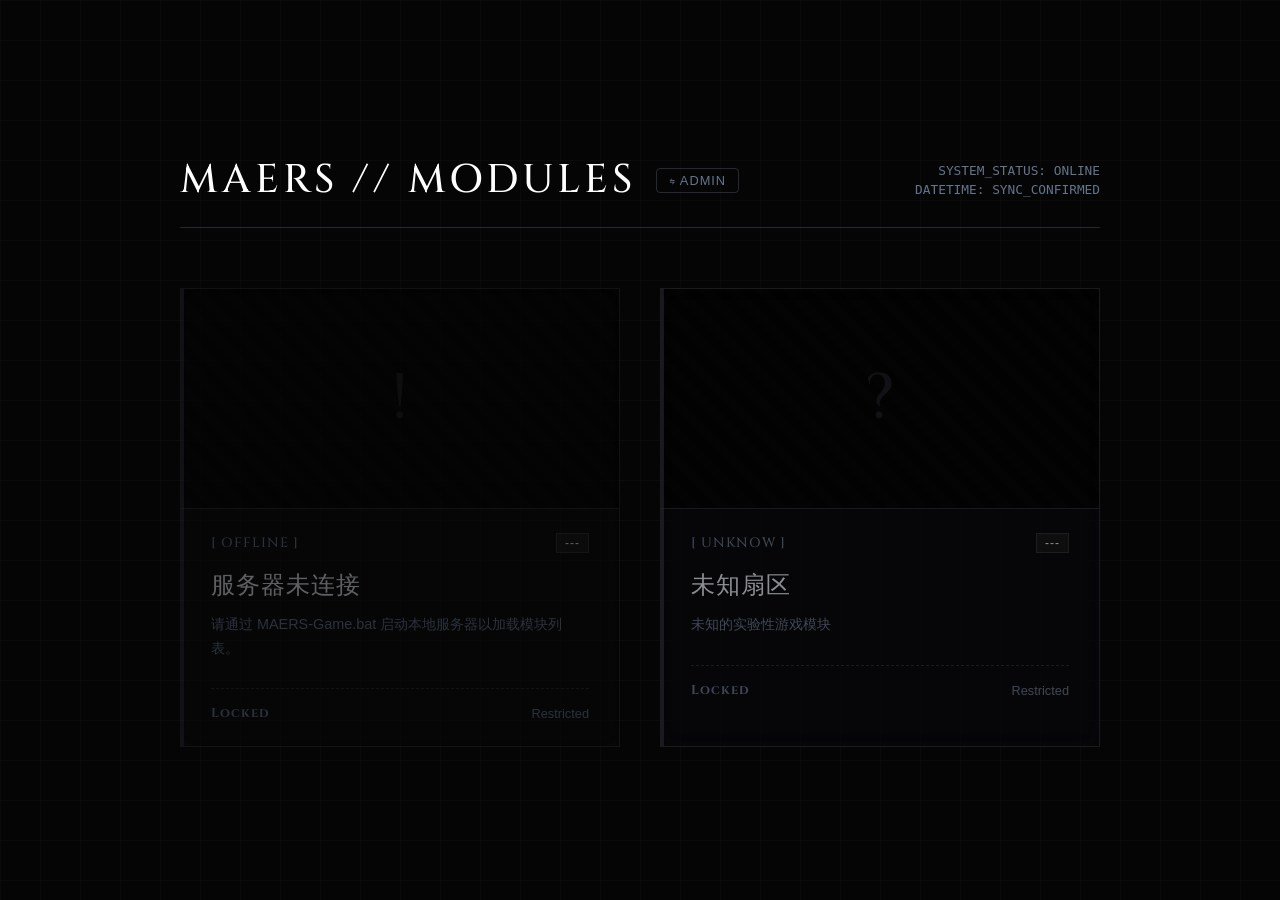
==== index.html @ beb1b4f6 "finished" ====
<!DOCTYPE html>
<html lang="zh-CN">
<head>
    <meta charset="UTF-8">
    <meta name="viewport" content="width=device-width, initial-scale=1.0">
    <title>MAERS PROTOCOL // MODULES</title>
    <link href="font/base/fonts.css" rel="stylesheet">
    <style>
        :root {
            /* 与 sq-du 战斗模块保持一致的色系 */
            --bg-base: #050505;
            --panel-bg: rgba(10, 10, 12, 0.85);
            --border: rgba(60, 65, 75, 0.6);
            --border-hover: rgba(150, 155, 165, 0.8);
            --text-main: #e2e8f0;
            --text-muted: #64748b;
            --accent: #f59e0b; /* 炽黄色 */
        }
        
        * { 
            box-sizing: border-box; 
            margin: 0; 
            padding: 0; 
        }
        
        body {
            background-color: var(--bg-base);
            color: var(--text-main);
            font-family: 'Noto Sans SC', sans-serif;
            min-height: 100vh;
            display: flex;
            justify-content: center;
            align-items: center;
            /* 极简网格背景 */
            background-image: 
                linear-gradient(rgba(60, 65, 75, 0.08) 1px, transparent 1px),
                linear-gradient(90deg, rgba(60, 65, 75, 0.08) 1px, transparent 1px);
            background-size: 40px 40px;
        }

        .container {
            width: 100%;
            max-width: 1000px;
            padding: 40px;
        }

        header {
            margin-bottom: 60px;
            border-bottom: 1px solid var(--border);
            padding-bottom: 20px;
            display: flex;
            justify-content: space-between;
            align-items: flex-end;
        }

        h1 {
            font-family: 'Cinzel', serif;
            font-size: 2.5rem;
            letter-spacing: 4px;
            font-weight: 500;
            color: #fff;
            display: flex;
            align-items: center;
        }

        .switch-btn {
            font-size: 0.8rem;
            color: var(--text-muted);
            text-decoration: none;
            margin-left: 20px;
            padding: 4px 12px;
            border: 1px solid var(--border);
            border-radius: 4px;
            transition: all 0.2s;
            font-family: 'Noto Sans SC', sans-serif;
            letter-spacing: 1px;
            font-weight: 400;
        }

        .switch-btn:hover {
            color: var(--text-main);
            border-color: var(--text-main);
            background: rgba(255, 255, 255, 0.05);
        }

        .sys-info {
            font-size: 0.8rem;
            color: var(--text-muted);
            text-align: right;
            font-family: monospace;
            padding-bottom: 8px;
            line-height: 1.5;
        }

        .module-grid {
            display: grid;
            grid-template-columns: repeat(auto-fill, minmax(360px, 1fr));
            gap: 40px;
        }

        .module-card {
            background: var(--panel-bg);
            border: 1px solid var(--border);
            text-decoration: none;
            color: inherit;
            display: block;
            position: relative;
            transition: all 0.3s cubic-bezier(0.16, 1, 0.3, 1);
            backdrop-filter: blur(10px);
        }

        .module-card:hover {
            border-color: var(--border-hover);
            transform: translateY(-4px);
            box-shadow: 0 15px 40px rgba(0, 0, 0, 0.9);
        }

        /* 侧边强调线 */
        .module-card::before {
            content: '';
            position: absolute;
            top: 0; left: 0; width: 3px; height: 100%;
            background: var(--border);
            transition: 0.3s;
            z-index: 2;
        }

        .module-card:hover::before {
            background: var(--accent);
        }

        .card-cover {
            width: 100%;
            height: 220px;
            background: #000;
            position: relative;
            overflow: hidden;
            border-bottom: 1px solid var(--border);
        }

        .card-cover img {
            width: 100%;
            height: 100%;
            object-fit: cover;
            opacity: 1;
            transition: transform 0.8s cubic-bezier(0.16, 1, 0.3, 1);
        }

        .module-card:hover .card-cover img {
            transform: scale(1.08);
        }

        .card-body {
            padding: 24px 30px;
        }

        .status-row {
            display: flex;
            justify-content: space-between;
            align-items: center;
            margin-bottom: 16px;
            font-family: 'Cinzel', serif;
            font-size: 0.85rem;
            letter-spacing: 1px;
        }

        .status-active {
            color: var(--accent);
            font-weight: bold;
        }

        .status-offline {
            color: var(--text-muted);
        }

        .tag {
            background: rgba(255, 255, 255, 0.05);
            border: 1px solid rgba(255, 255, 255, 0.1);
            padding: 2px 8px;
            font-family: 'Noto Sans SC', sans-serif;
            font-size: 0.75rem;
        }

        h2 {
            font-size: 1.5rem;
            font-weight: 500;
            margin-bottom: 12px;
            letter-spacing: 1px;
        }

        p {
            font-size: 0.9rem;
            color: var(--text-muted);
            line-height: 1.6;
            margin-bottom: 28px;
        }

        .footer-row {
            display: flex;
            justify-content: space-between;
            align-items: center;
            border-top: 1px dashed var(--border);
            padding-top: 16px;
            font-size: 0.8rem;
            color: var(--text-muted);
        }

        .launch-btn {
            font-family: 'Cinzel', serif;
            font-weight: bold;
            color: var(--text-main);
            display: flex;
            align-items: center;
            gap: 8px;
            transition: 0.3s;
            letter-spacing: 1px;
        }

        .module-card:hover .launch-btn {
            color: var(--accent);
        }

        .empty-icon {
            width: 100%;
            height: 100%;
            display: flex;
            justify-content: center;
            align-items: center;
            font-size: 4rem;
            color: rgba(60, 65, 75, 0.4);
            font-family: 'Cinzel', serif;
            background: repeating-linear-gradient(
                45deg,
                rgba(60, 65, 75, 0.05),
                rgba(60, 65, 75, 0.05) 10px,
                rgba(0, 0, 0, 0) 10px,
                rgba(0, 0, 0, 0) 20px
            );
        }

        .manual-btn {
            position: absolute;
            top: 12px;
            left: 12px;
            width: 32px;
            height: 32px;
            background: rgba(8, 8, 10, 0.6);
            border: 1px solid rgba(255,255,255,0.15);
            border-radius: 4px;
            padding: 5px;
            opacity: 0;
            transition: opacity 0.3s, background 0.3s;
            z-index: 10;
            cursor: pointer;
            backdrop-filter: blur(4px);
            pointer-events: auto; /* allow clicks if parent is pointer-events: none */
        }
        .module-card:hover .manual-btn {
            opacity: 1;
        }
        .manual-btn:hover {
            background: rgba(255, 255, 255, 0.2);
            border-color: rgba(255,255,255,0.4);
        }
        .manual-btn img {
            width: 100%;
            height: 100%;
        }

        @media (max-width: 768px) {
            header { flex-direction: column; align-items: flex-start; gap: 10px; }
            .sys-info { text-align: left; }
            .module-grid { grid-template-columns: 1fr; }
        }
    </style>
</head>
<body>

<div class="container">
    <header>
        <h1>MAERS // MODULES <a href="index-admin.html" class="switch-btn" title="切换到管理模式">⇋ ADMIN</a></h1>
        <div class="sys-info">
            SYSTEM_STATUS: ONLINE<br>
            DATETIME: SYNC_CONFIRMED
        </div>
    </header>

    <div class="module-grid" id="moduleGrid">
        <!-- 由 JS 从 /api/list-modules 动态填充 -->
    </div>
</div>

<script src="/manage/index/brief.js"></script>
<script>
(function () {
    'use strict';

    const moduleGrid = document.getElementById('moduleGrid');

    // ── 从注册表渲染所有模块 ──────────────────────
    async function loadModules() {
        try {
            const res  = await fetch('/api/list-modules');
            if (!res.ok) throw new Error('server error');
            const list = await res.json();
            list.forEach(m => moduleGrid.appendChild(buildModuleCard(m)));
        } catch (e) {
            // 服务器不可用时（如直接双击打开）→ 降级提示
            moduleGrid.appendChild(buildOfflineCard('请通过 MAERS-Game.bat 启动本地服务器以加载模块列表。'));
        }
        // 无论如何，末尾始终追加未知扇区占位卡
        moduleGrid.appendChild(buildUnknownCard());
    }

    // ── 未知扇区静态占位卡 ────────────────────────
    function buildUnknownCard() {
        const el = document.createElement('div');
        el.className = 'module-card';
        el.style.cssText = 'pointer-events:none;opacity:0.6;';
        el.innerHTML = `
            <div class="card-cover"><div class="empty-icon">?</div></div>
            <div class="card-body">
                <div class="status-row">
                    <span class="status-offline">[ UNKNOW ]</span>
                    <span class="tag">---</span>
                </div>
                <h2>未知扇区</h2>
                <p>未知的实验性游戏模块</p>
                <div class="footer-row">
                    <span class="launch-btn" style="color:var(--text-muted)">Locked</span>
                    <span>Restricted</span>
                </div>
            </div>`;
        return el;
    }

    // ── 服务器离线时的提示卡 ──────────────────────
    function buildOfflineCard(msg) {
        const el = document.createElement('div');
        el.className = 'module-card';
        el.style.cssText = 'pointer-events:none;opacity:0.4;';
        el.innerHTML = `
            <div class="card-cover"><div class="empty-icon">!</div></div>
            <div class="card-body">
                <div class="status-row">
                    <span class="status-offline">[ OFFLINE ]</span>
                    <span class="tag">---</span>
                </div>
                <h2>服务器未连接</h2>
                <p>${msg}</p>
                <div class="footer-row">
                    <span class="launch-btn" style="color:var(--text-muted)">Locked</span>
                    <span>Restricted</span>
                </div>
            </div>`;
        return el;
    }

    // ── 构造卡片 DOM ──────────────────────────────
    function buildModuleCard(m) {
        const isActive = m.status === 'active';
        const el = isActive ? document.createElement('a') : document.createElement('div');
        if (isActive) el.href = m.url;
        el.className = 'module-card';
        if (!isActive) el.style.cssText = 'pointer-events:none;opacity:0.6;';

        const coverInner = m.cover
            ? `<img src="${esc(m.cover)}" alt="${esc(m.name)}">`
            : `<div class="empty-icon">?</div>`;

        const statusLabel = isActive
            ? `<span class="status-active">[ ACTIVE ]</span>`
            : `<span class="status-offline">[ UNKNOW ]</span>`;

        const launchLabel = isActive
            ? `<span class="launch-btn">INITIATE &gt;</span>`
            : `<span class="launch-btn" style="color:var(--text-muted)">Locked</span>`;

        const footerRight = isActive ? 'ARCHIVE UNSEALED' : 'Restricted';

        const manualBtnHTML = isActive ? `
            <div class="manual-btn" title="查看说明书">
                <img src="/ui/all/guide-book.svg" alt="manual">
            </div>
        ` : '';

        el.innerHTML = `
            ${manualBtnHTML}
            <div class="card-cover">${coverInner}</div>
            <div class="card-body">
                <div class="status-row">
                    ${statusLabel}
                    <span class="tag">${esc(m.gameType) || '---'}</span>
                </div>
                <h2>${esc(m.name)}</h2>
                <p>${esc(m.description) || '暂无简介'}</p>
                <div class="footer-row">
                    ${launchLabel}
                    <span>${footerRight}</span>
                </div>
            </div>`;
            
        // 绑定说明书按钮事件
        const btn = el.querySelector('.manual-btn');
        if (btn) {
            btn.addEventListener('click', async (e) => {
                e.preventDefault();
                e.stopPropagation();
                try {
                    const res = await fetch(`/api/get-manual?filename=${encodeURIComponent(m.filename)}`);
                    if (res.ok) {
                        const data = await res.json();
                        BriefModal.show(m.name, data.text);
                    }
                } catch (err) {
                    BriefModal.show(m.name, '');
                }
            });
        }
        
        return el;
    }

    function esc(str) {
        return String(str ?? '')
            .replace(/&/g,'&amp;').replace(/</g,'&lt;')
            .replace(/>/g,'&gt;').replace(/"/g,'&quot;');
    }

    loadModules();
}());
</script>

</body>
</html>
---- font/base/fonts.css ----
@font-face {
  font-family: 'Cinzel';
  font-style: normal;
  font-weight: 500;
  font-display: swap;
  src: url(8vIU7ww63mVu7gtR-kwKxNvkNOjw-uTnTYo.ttf) format('truetype');
}
@font-face {
  font-family: 'Cinzel';
  font-style: normal;
  font-weight: 600;
  font-display: swap;
  src: url(8vIU7ww63mVu7gtR-kwKxNvkNOjw-gjgTYo.ttf) format('truetype');
}
@font-face {
  font-family: 'Cinzel';
  font-style: normal;
  font-weight: 700;
  font-display: swap;
  src: url(8vIU7ww63mVu7gtR-kwKxNvkNOjw-jHgTYo.ttf) format('truetype');
}
@font-face {
  font-family: 'Noto Sans SC';
  font-style: normal;
  font-weight: 300;
  font-display: swap;
  src: url(k3kCo84MPvpLmixcA63oeAL7Iqp5IZJF9bmaG4HFnYw.ttf) format('truetype');
}
@font-face {
  font-family: 'Noto Sans SC';
  font-style: normal;
  font-weight: 400;
  font-display: swap;
  src: url(k3kCo84MPvpLmixcA63oeAL7Iqp5IZJF9bmaG9_FnYw.ttf) format('truetype');
}
@font-face {
  font-family: 'Noto Sans SC';
  font-style: normal;
  font-weight: 500;
  font-display: swap;
  src: url(k3kCo84MPvpLmixcA63oeAL7Iqp5IZJF9bmaG-3FnYw.ttf) format('truetype');
}
@font-face {
  font-family: 'Noto Sans SC';
  font-style: normal;
  font-weight: 700;
  font-display: swap;
  src: url(k3kCo84MPvpLmixcA63oeAL7Iqp5IZJF9bmaGzjCnYw.ttf) format('truetype');
}
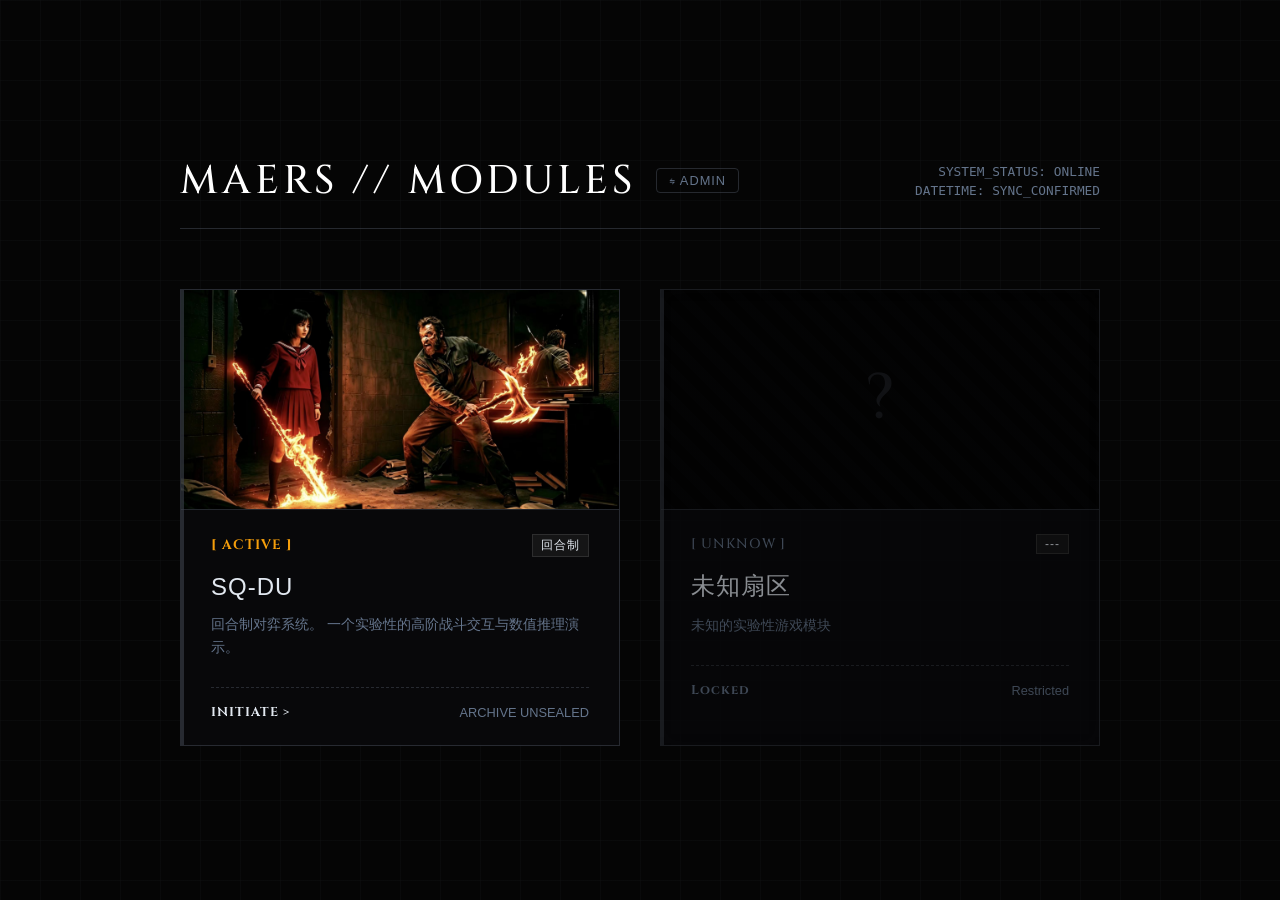
==== commit 5c84e6a5: "finished" ====
--- a/index.html
+++ b/index.html
@@ -1,5 +1,6 @@
 <!DOCTYPE html>
 <html lang="zh-CN">
+
 <head>
     <meta charset="UTF-8">
     <meta name="viewport" content="width=device-width, initial-scale=1.0">
@@ -14,15 +15,16 @@
             --border-hover: rgba(150, 155, 165, 0.8);
             --text-main: #e2e8f0;
             --text-muted: #64748b;
-            --accent: #f59e0b; /* 炽黄色 */
-        }
-        
-        * { 
-            box-sizing: border-box; 
-            margin: 0; 
-            padding: 0; 
-        }
-        
+            --accent: #f59e0b;
+            /* 炽黄色 */
+        }
+
+        * {
+            box-sizing: border-box;
+            margin: 0;
+            padding: 0;
+        }
+
         body {
             background-color: var(--bg-base);
             color: var(--text-main);
@@ -32,7 +34,7 @@
             justify-content: center;
             align-items: center;
             /* 极简网格背景 */
-            background-image: 
+            background-image:
                 linear-gradient(rgba(60, 65, 75, 0.08) 1px, transparent 1px),
                 linear-gradient(90deg, rgba(60, 65, 75, 0.08) 1px, transparent 1px);
             background-size: 40px 40px;
@@ -119,7 +121,10 @@
         .module-card::before {
             content: '';
             position: absolute;
-            top: 0; left: 0; width: 3px; height: 100%;
+            top: 0;
+            left: 0;
+            width: 3px;
+            height: 100%;
             background: var(--border);
             transition: 0.3s;
             z-index: 2;
@@ -229,13 +234,11 @@
             font-size: 4rem;
             color: rgba(60, 65, 75, 0.4);
             font-family: 'Cinzel', serif;
-            background: repeating-linear-gradient(
-                45deg,
-                rgba(60, 65, 75, 0.05),
-                rgba(60, 65, 75, 0.05) 10px,
-                rgba(0, 0, 0, 0) 10px,
-                rgba(0, 0, 0, 0) 20px
-            );
+            background: repeating-linear-gradient(45deg,
+                    rgba(60, 65, 75, 0.05),
+                    rgba(60, 65, 75, 0.05) 10px,
+                    rgba(0, 0, 0, 0) 10px,
+                    rgba(0, 0, 0, 0) 20px);
         }
 
         .manual-btn {
@@ -245,7 +248,7 @@
             width: 32px;
             height: 32px;
             background: rgba(8, 8, 10, 0.6);
-            border: 1px solid rgba(255,255,255,0.15);
+            border: 1px solid rgba(255, 255, 255, 0.15);
             border-radius: 4px;
             padding: 5px;
             opacity: 0;
@@ -253,71 +256,89 @@
             z-index: 10;
             cursor: pointer;
             backdrop-filter: blur(4px);
-            pointer-events: auto; /* allow clicks if parent is pointer-events: none */
-        }
+            pointer-events: auto;
+            /* allow clicks if parent is pointer-events: none */
+        }
+
         .module-card:hover .manual-btn {
             opacity: 1;
         }
+
         .manual-btn:hover {
             background: rgba(255, 255, 255, 0.2);
-            border-color: rgba(255,255,255,0.4);
-        }
+            border-color: rgba(255, 255, 255, 0.4);
+        }
+
         .manual-btn img {
             width: 100%;
             height: 100%;
         }
 
         @media (max-width: 768px) {
-            header { flex-direction: column; align-items: flex-start; gap: 10px; }
-            .sys-info { text-align: left; }
-            .module-grid { grid-template-columns: 1fr; }
+            header {
+                flex-direction: column;
+                align-items: flex-start;
+                gap: 10px;
+            }
+
+            .sys-info {
+                text-align: left;
+            }
+
+            .module-grid {
+                grid-template-columns: 1fr;
+            }
         }
     </style>
 </head>
+
 <body>
 
-<div class="container">
-    <header>
-        <h1>MAERS // MODULES <a href="index-admin.html" class="switch-btn" title="切换到管理模式">⇋ ADMIN</a></h1>
-        <div class="sys-info">
-            SYSTEM_STATUS: ONLINE<br>
-            DATETIME: SYNC_CONFIRMED
+    <div class="container">
+        <header>
+            <h1>MAERS // MODULES <a href="index-admin.html" class="switch-btn" title="切换到管理模式">⇋ ADMIN</a></h1>
+            <div class="sys-info">
+                SYSTEM_STATUS: ONLINE<br>
+                DATETIME: SYNC_CONFIRMED
+            </div>
+        </header>
+
+        <div class="module-grid" id="moduleGrid">
+            <!-- 由 JS 从 /api/list-modules 动态填充 -->
         </div>
-    </header>
-
-    <div class="module-grid" id="moduleGrid">
-        <!-- 由 JS 从 /api/list-modules 动态填充 -->
     </div>
-</div>
-
-<script src="/manage/index/brief.js"></script>
-<script>
-(function () {
-    'use strict';
-
-    const moduleGrid = document.getElementById('moduleGrid');
-
-    // ── 从注册表渲染所有模块 ──────────────────────
-    async function loadModules() {
-        try {
-            const res  = await fetch('/api/list-modules');
-            if (!res.ok) throw new Error('server error');
-            const list = await res.json();
-            list.forEach(m => moduleGrid.appendChild(buildModuleCard(m)));
-        } catch (e) {
-            // 服务器不可用时（如直接双击打开）→ 降级提示
-            moduleGrid.appendChild(buildOfflineCard('请通过 MAERS-Game.bat 启动本地服务器以加载模块列表。'));
-        }
-        // 无论如何，末尾始终追加未知扇区占位卡
-        moduleGrid.appendChild(buildUnknownCard());
-    }
-
-    // ── 未知扇区静态占位卡 ────────────────────────
-    function buildUnknownCard() {
-        const el = document.createElement('div');
-        el.className = 'module-card';
-        el.style.cssText = 'pointer-events:none;opacity:0.6;';
-        el.innerHTML = `
+
+    <script src="/manage/index/brief.js"></script>
+    <script>
+        (function () {
+            'use strict';
+
+            const moduleGrid = document.getElementById('moduleGrid');
+
+            // ── 从注册表渲染所有模块 ──────────────────────
+            async function loadModules() {
+                try {
+                    // 直接拉取物理存放的静态 JSON，不再经过后端路由
+                    const res = await fetch('data/index/modules.json');
+                    if (!res.ok) throw new Error('fetch error');
+                    const data = await res.json();
+                    // modules.json 的结构是 { modules: [...] }
+                    const list = data.modules || [];
+                    list.forEach(m => moduleGrid.appendChild(buildModuleCard(m)));
+                } catch (e) {
+                    // 彻底拉取不到（极端情况网络错误）的兜底
+                    moduleGrid.appendChild(buildOfflineCard('无法获取模块注册表，请检查网络或部署状态。'));
+                }
+                // 无论如何，末尾始终追加未知扇区占位卡
+                moduleGrid.appendChild(buildUnknownCard());
+            }
+
+            // ── 未知扇区静态占位卡 ────────────────────────
+            function buildUnknownCard() {
+                const el = document.createElement('div');
+                el.className = 'module-card';
+                el.style.cssText = 'pointer-events:none;opacity:0.6;';
+                el.innerHTML = `
             <div class="card-cover"><div class="empty-icon">?</div></div>
             <div class="card-body">
                 <div class="status-row">
@@ -331,15 +352,15 @@
                     <span>Restricted</span>
                 </div>
             </div>`;
-        return el;
-    }
-
-    // ── 服务器离线时的提示卡 ──────────────────────
-    function buildOfflineCard(msg) {
-        const el = document.createElement('div');
-        el.className = 'module-card';
-        el.style.cssText = 'pointer-events:none;opacity:0.4;';
-        el.innerHTML = `
+                return el;
+            }
+
+            // ── 服务器离线时的提示卡 ──────────────────────
+            function buildOfflineCard(msg) {
+                const el = document.createElement('div');
+                el.className = 'module-card';
+                el.style.cssText = 'pointer-events:none;opacity:0.4;';
+                el.innerHTML = `
             <div class="card-cover"><div class="empty-icon">!</div></div>
             <div class="card-body">
                 <div class="status-row">
@@ -353,38 +374,38 @@
                     <span>Restricted</span>
                 </div>
             </div>`;
-        return el;
-    }
-
-    // ── 构造卡片 DOM ──────────────────────────────
-    function buildModuleCard(m) {
-        const isActive = m.status === 'active';
-        const el = isActive ? document.createElement('a') : document.createElement('div');
-        if (isActive) el.href = m.url;
-        el.className = 'module-card';
-        if (!isActive) el.style.cssText = 'pointer-events:none;opacity:0.6;';
-
-        const coverInner = m.cover
-            ? `<img src="${esc(m.cover)}" alt="${esc(m.name)}">`
-            : `<div class="empty-icon">?</div>`;
-
-        const statusLabel = isActive
-            ? `<span class="status-active">[ ACTIVE ]</span>`
-            : `<span class="status-offline">[ UNKNOW ]</span>`;
-
-        const launchLabel = isActive
-            ? `<span class="launch-btn">INITIATE &gt;</span>`
-            : `<span class="launch-btn" style="color:var(--text-muted)">Locked</span>`;
-
-        const footerRight = isActive ? 'ARCHIVE UNSEALED' : 'Restricted';
-
-        const manualBtnHTML = isActive ? `
+                return el;
+            }
+
+            // ── 构造卡片 DOM ──────────────────────────────
+            function buildModuleCard(m) {
+                const isActive = m.status === 'active';
+                const el = isActive ? document.createElement('a') : document.createElement('div');
+                if (isActive) el.href = m.url;
+                el.className = 'module-card';
+                if (!isActive) el.style.cssText = 'pointer-events:none;opacity:0.6;';
+
+                const coverInner = m.cover
+                    ? `<img src="${esc(m.cover)}" alt="${esc(m.name)}">`
+                    : `<div class="empty-icon">?</div>`;
+
+                const statusLabel = isActive
+                    ? `<span class="status-active">[ ACTIVE ]</span>`
+                    : `<span class="status-offline">[ UNKNOW ]</span>`;
+
+                const launchLabel = isActive
+                    ? `<span class="launch-btn">INITIATE &gt;</span>`
+                    : `<span class="launch-btn" style="color:var(--text-muted)">Locked</span>`;
+
+                const footerRight = isActive ? 'ARCHIVE UNSEALED' : 'Restricted';
+
+                const manualBtnHTML = isActive ? `
             <div class="manual-btn" title="查看说明书">
                 <img src="/ui/all/guide-book.svg" alt="manual">
             </div>
         ` : '';
 
-        el.innerHTML = `
+                el.innerHTML = `
             ${manualBtnHTML}
             <div class="card-cover">${coverInner}</div>
             <div class="card-body">
@@ -399,38 +420,38 @@
                     <span>${footerRight}</span>
                 </div>
             </div>`;
-            
-        // 绑定说明书按钮事件
-        const btn = el.querySelector('.manual-btn');
-        if (btn) {
-            btn.addEventListener('click', async (e) => {
-                e.preventDefault();
-                e.stopPropagation();
-                try {
-                    const res = await fetch(`/api/get-manual?filename=${encodeURIComponent(m.filename)}`);
-                    if (res.ok) {
-                        const data = await res.json();
-                        BriefModal.show(m.name, data.text);
-                    }
-                } catch (err) {
-                    BriefModal.show(m.name, '');
+
+                // 绑定说明书按钮事件
+                const btn = el.querySelector('.manual-btn');
+                if (btn) {
+                    btn.addEventListener('click', async (e) => {
+                        e.preventDefault();
+                        e.stopPropagation();
+                        try {
+                            const res = await fetch(`/api/get-manual?filename=${encodeURIComponent(m.filename)}`);
+                            if (res.ok) {
+                                const data = await res.json();
+                                BriefModal.show(m.name, data.text);
+                            }
+                        } catch (err) {
+                            BriefModal.show(m.name, '');
+                        }
+                    });
                 }
-            });
-        }
-        
-        return el;
-    }
-
-    function esc(str) {
-        return String(str ?? '')
-            .replace(/&/g,'&amp;').replace(/</g,'&lt;')
-            .replace(/>/g,'&gt;').replace(/"/g,'&quot;');
-    }
-
-    loadModules();
-}());
-</script>
+
+                return el;
+            }
+
+            function esc(str) {
+                return String(str ?? '')
+                    .replace(/&/g, '&amp;').replace(/</g, '&lt;')
+                    .replace(/>/g, '&gt;').replace(/"/g, '&quot;');
+            }
+
+            loadModules();
+        }());
+    </script>
 
 </body>
-</html>
-
+
+</html>
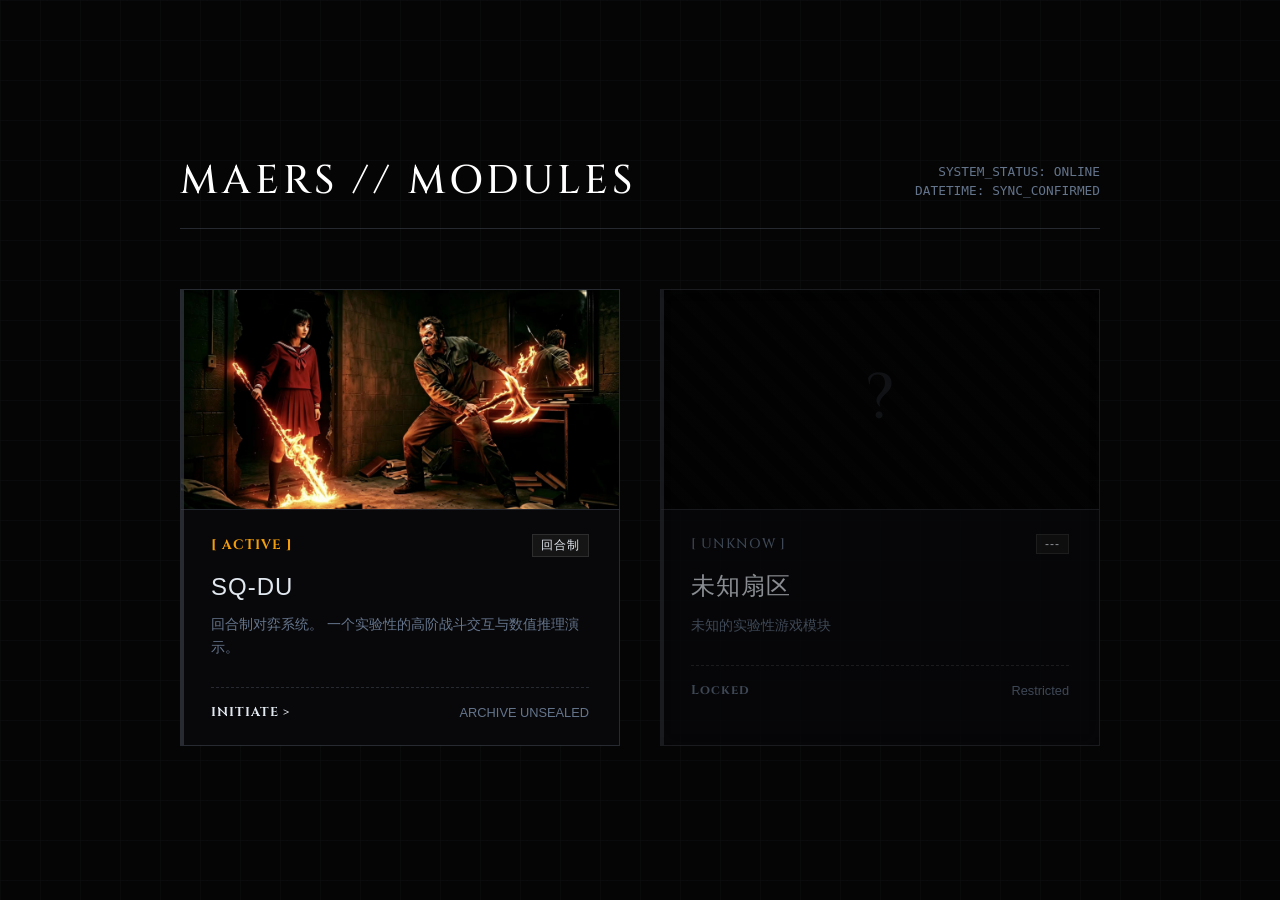
==== commit 4a9fb906: "finished" ====
--- a/index.html
+++ b/index.html
@@ -296,7 +296,7 @@
 
     <div class="container">
         <header>
-            <h1>MAERS // MODULES <a href="index-admin.html" class="switch-btn" title="切换到管理模式">⇋ ADMIN</a></h1>
+            <h1 id="maersTitle" style="user-select:none;cursor:default;">MAERS // MODULES</h1>
             <div class="sys-info">
                 SYSTEM_STATUS: ONLINE<br>
                 DATETIME: SYNC_CONFIRMED
@@ -308,7 +308,7 @@
         </div>
     </div>
 
-    <script src="/manage/index/brief.js"></script>
+    <script src="manage/index/brief.js"></script>
     <script>
         (function () {
             'use strict';
@@ -401,7 +401,7 @@
 
                 const manualBtnHTML = isActive ? `
             <div class="manual-btn" title="查看说明书">
-                <img src="/ui/all/guide-book.svg" alt="manual">
+                <img src="ui/all/guide-book.svg" alt="manual">
             </div>
         ` : '';
 
@@ -421,18 +421,17 @@
                 </div>
             </div>`;
 
-                // 绑定说明书按钮事件
+                // 绑定说明书按钮事件（直接拉取静态 md 文件，无需后端）
                 const btn = el.querySelector('.manual-btn');
                 if (btn) {
                     btn.addEventListener('click', async (e) => {
                         e.preventDefault();
                         e.stopPropagation();
                         try {
-                            const res = await fetch(`/api/get-manual?filename=${encodeURIComponent(m.filename)}`);
-                            if (res.ok) {
-                                const data = await res.json();
-                                BriefModal.show(m.name, data.text);
-                            }
+                            const mdPath = `data/briefs/${encodeURIComponent(m.filename.replace(/\.html$/, '.md'))}`;
+                            const res = await fetch(mdPath);
+                            const text = res.ok ? await res.text() : '';
+                            BriefModal.show(m.name, text);
                         } catch (err) {
                             BriefModal.show(m.name, '');
                         }
@@ -449,6 +448,15 @@
             }
 
             loadModules();
+
+            // ── 暗门：快速三连击标题进入后台 ──────────────
+            let _ac = 0, _at = null;
+            document.getElementById('maersTitle').addEventListener('click', () => {
+                _ac++;
+                if (_ac >= 3) { window.location.href = 'index-admin.html'; return; }
+                clearTimeout(_at);
+                _at = setTimeout(() => { _ac = 0; }, 600);
+            });
         }());
     </script>
 
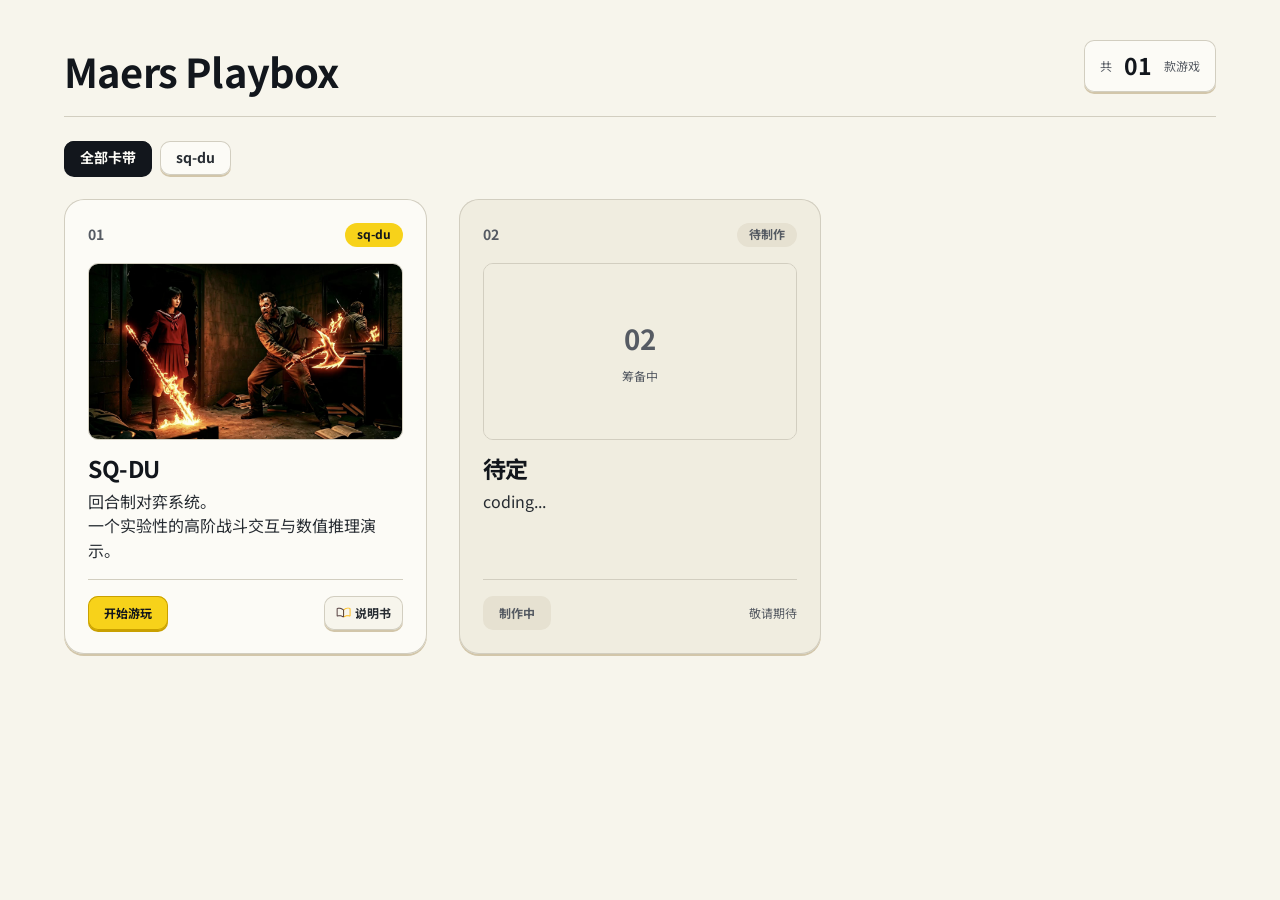
==== commit 996fd75b: "test" ====
--- a/index.html
+++ b/index.html
@@ -4,308 +4,459 @@
 <head>
     <meta charset="UTF-8">
     <meta name="viewport" content="width=device-width, initial-scale=1.0">
-    <title>MAERS PROTOCOL // MODULES</title>
+    <meta name="description" content="MAERS 独立游戏合集大厅，汇集解谜、治愈、农业、策略与战术战斗等多元实验游戏卡带。">
+    <title>Maers Playbox · 多元独立游戏合集大厅</title>
     <link href="font/base/fonts.css" rel="stylesheet">
+    <link href="https://api.fontshare.com/v2/css?f[]=chillax@500,600&display=swap" rel="stylesheet">
     <style>
-        :root {
-            /* 与 sq-du 战斗模块保持一致的色系 */
-            --bg-base: #050505;
-            --panel-bg: rgba(10, 10, 12, 0.85);
-            --border: rgba(60, 65, 75, 0.6);
-            --border-hover: rgba(150, 155, 165, 0.8);
-            --text-main: #e2e8f0;
-            --text-muted: #64748b;
-            --accent: #f59e0b;
-            /* 炽黄色 */
-        }
-
-        * {
-            box-sizing: border-box;
-            margin: 0;
-            padding: 0;
-        }
+        /* Hallmark · shape: app screen · genre: playful · theme: Hum · redesign: refined
+         * nav: top shelf bar with filter pills · signature: tactile card-stock game cartridge shelf · states: full, loading, empty, error
+         * axes: light/rounded-sans/chromatic-yellow · posture: full-palette · contrast: pass */
+        @import url("./tokens.css");
+        @import url("./base.css");
 
         body {
-            background-color: var(--bg-base);
-            color: var(--text-main);
-            font-family: 'Noto Sans SC', sans-serif;
-            min-height: 100vh;
-            display: flex;
-            justify-content: center;
-            align-items: center;
-            /* 极简网格背景 */
-            background-image:
-                linear-gradient(rgba(60, 65, 75, 0.08) 1px, transparent 1px),
-                linear-gradient(90deg, rgba(60, 65, 75, 0.08) 1px, transparent 1px);
-            background-size: 40px 40px;
-        }
-
-        .container {
+            min-height: 100dvh;
+            display: flex;
+            flex-direction: column;
+            background-color: var(--color-paper);
+            color: var(--color-ink);
+        }
+
+        .skip-link {
+            position: fixed;
+            top: var(--space-md);
+            left: var(--space-md);
+            z-index: var(--z-tooltip);
+            background: var(--color-accent);
+            color: var(--color-accent-ink);
+            padding: var(--space-xs) var(--space-md);
+            border-radius: var(--radius-pill);
+            text-decoration: none;
+            font-weight: 600;
+        }
+
+        .playbox-shell {
             width: 100%;
-            max-width: 1000px;
-            padding: 40px;
-        }
-
-        header {
-            margin-bottom: 60px;
-            border-bottom: 1px solid var(--border);
-            padding-bottom: 20px;
+            max-width: var(--container);
+            margin-inline: auto;
+            padding: var(--space-xl) var(--gutter) var(--space-2xl);
+            display: flex;
+            flex-direction: column;
+            gap: var(--space-lg);
+            flex: 1;
+        }
+
+        .playbox-header {
             display: flex;
             justify-content: space-between;
             align-items: flex-end;
-        }
-
-        h1 {
-            font-family: 'Cinzel', serif;
-            font-size: 2.5rem;
-            letter-spacing: 4px;
-            font-weight: 500;
-            color: #fff;
-            display: flex;
-            align-items: center;
+            gap: var(--space-lg);
+            padding-bottom: var(--space-lg);
+            border-bottom: var(--rule-hair) solid var(--color-rule);
+            flex-wrap: wrap;
+        }
+
+        .brand-lockup {
+            display: flex;
+            flex-direction: column;
+            gap: var(--space-xs);
+        }
+
+        .brand-title-row {
+            display: flex;
+            align-items: center;
+            gap: var(--space-md);
+            flex-wrap: wrap;
+        }
+
+        .brand-title {
+            font-family: var(--font-display);
+            font-size: var(--text-display);
+            font-weight: var(--display-weight);
+            color: var(--color-ink);
+            user-select: none;
+            cursor: default;
         }
 
         .switch-btn {
-            font-size: 0.8rem;
-            color: var(--text-muted);
+            display: inline-flex;
+            align-items: center;
+            min-height: 32px;
+            padding: 0 var(--space-md);
+            border-radius: var(--radius-stock);
+            background: transparent;
+            border: var(--rule-hair) solid var(--color-rule);
+            color: var(--color-ink-2);
             text-decoration: none;
-            margin-left: 20px;
-            padding: 4px 12px;
-            border: 1px solid var(--border);
-            border-radius: 4px;
-            transition: all 0.2s;
-            font-family: 'Noto Sans SC', sans-serif;
-            letter-spacing: 1px;
-            font-weight: 400;
+            font-size: var(--text-xs);
+            font-weight: 600;
+            white-space: nowrap;
+            transition: background-color var(--dur-micro) var(--ease-snap), color var(--dur-micro) var(--ease-snap), transform var(--dur-micro) var(--ease-snap);
         }
 
         .switch-btn:hover {
-            color: var(--text-main);
-            border-color: var(--text-main);
-            background: rgba(255, 255, 255, 0.05);
-        }
-
-        .sys-info {
-            font-size: 0.8rem;
-            color: var(--text-muted);
-            text-align: right;
-            font-family: monospace;
-            padding-bottom: 8px;
-            line-height: 1.5;
-        }
-
+            background: var(--color-paper-2);
+            color: var(--color-ink);
+        }
+
+        .switch-btn:active {
+            transform: translateY(1px);
+        }
+
+        .brand-subtitle {
+            font-size: var(--text-md);
+            color: var(--color-ink-2);
+            max-width: 56ch;
+        }
+
+        .brand-mark {
+            background: color-mix(in oklab, var(--color-accent) 60%, transparent);
+            color: var(--color-ink);
+            padding: 0 var(--space-xs);
+            border-radius: var(--space-2xs);
+            box-decoration-break: clone;
+        }
+
+        .header-stats {
+            display: flex;
+            align-items: center;
+            gap: var(--space-sm);
+            background: var(--color-card);
+            border-radius: var(--radius-stock);
+            box-shadow: var(--shadow-stock);
+            padding: var(--space-xs) var(--space-md);
+        }
+
+        .stat-figure {
+            font-family: var(--font-display);
+            font-size: var(--text-xl);
+            font-weight: var(--display-weight);
+            color: var(--color-ink);
+            font-variant-numeric: tabular-nums;
+        }
+
+        .stat-label {
+            font-size: var(--text-xs);
+            color: var(--color-muted);
+            white-space: nowrap;
+        }
+
+        /* 主内容区纵向间距，消除筛选栏与卡带网格粘连 */
+        main {
+            display: flex;
+            flex-direction: column;
+            gap: var(--space-lg);
+            flex: 1;
+        }
+
+        /* 类型筛选栏 */
+        .shelf-toolbar {
+            display: flex;
+            justify-content: space-between;
+            align-items: center;
+            gap: var(--space-md);
+            flex-wrap: wrap;
+        }
+
+        .filter-nav {
+            display: flex;
+            align-items: center;
+            gap: var(--space-xs);
+            flex-wrap: wrap;
+        }
+
+        .filter-pill {
+            display: inline-flex;
+            align-items: center;
+            justify-content: center;
+            min-height: 34px;
+            padding: 0 var(--space-md);
+            border-radius: var(--radius-stock);
+            border: 0;
+            background: var(--color-card);
+            color: var(--color-ink-2);
+            box-shadow: var(--shadow-stock);
+            font-size: var(--text-sm);
+            font-weight: 600;
+            cursor: pointer;
+            white-space: nowrap;
+            transition: transform var(--dur-micro) var(--ease-snap), box-shadow var(--dur-micro) var(--ease-snap), background-color var(--dur-micro) var(--ease-snap), color var(--dur-micro) var(--ease-snap);
+        }
+
+        .filter-pill:hover:not(:disabled) {
+            background: var(--color-paper-2);
+            color: var(--color-ink);
+        }
+
+        .filter-pill:active:not(:disabled) {
+            transform: translateY(1px);
+            box-shadow: var(--shadow-stock-active);
+        }
+
+        .filter-pill[aria-pressed="true"] {
+            background: var(--color-ink);
+            color: var(--color-card);
+            box-shadow: inset 0 0 0 1px var(--color-ink), 0 2px 0 0 var(--color-ink);
+        }
+
+        /* 游戏卡带书架网格 */
         .module-grid {
             display: grid;
-            grid-template-columns: repeat(auto-fill, minmax(360px, 1fr));
-            gap: 40px;
+            grid-template-columns: repeat(auto-fill, minmax(min(100%, 360px), 1fr));
+            gap: var(--gap-columns);
         }
 
         .module-card {
-            background: var(--panel-bg);
-            border: 1px solid var(--border);
-            text-decoration: none;
-            color: inherit;
-            display: block;
+            background: var(--color-card);
+            color: var(--color-ink);
+            border-radius: var(--radius-card);
+            box-shadow: var(--shadow-stock);
+            padding: var(--space-lg);
+            display: flex;
+            flex-direction: column;
+            gap: var(--space-md);
             position: relative;
-            transition: all 0.3s cubic-bezier(0.16, 1, 0.3, 1);
-            backdrop-filter: blur(10px);
-        }
-
-        .module-card:hover {
-            border-color: var(--border-hover);
-            transform: translateY(-4px);
-            box-shadow: 0 15px 40px rgba(0, 0, 0, 0.9);
-        }
-
-        /* 侧边强调线 */
-        .module-card::before {
-            content: '';
-            position: absolute;
-            top: 0;
-            left: 0;
-            width: 3px;
-            height: 100%;
-            background: var(--border);
-            transition: 0.3s;
-            z-index: 2;
-        }
-
-        .module-card:hover::before {
-            background: var(--accent);
+            transition: background-color var(--dur-micro) var(--ease-snap), box-shadow var(--dur-micro) var(--ease-snap);
+        }
+
+        .module-card:not(.is-locked):hover {
+            box-shadow: var(--shadow-stock-hover);
+        }
+
+        .module-card.is-locked {
+            background: var(--color-paper-2);
+        }
+
+        .card-top-bar {
+            display: flex;
+            justify-content: space-between;
+            align-items: center;
+            gap: var(--space-sm);
+        }
+
+        .cartridge-slot-num {
+            font-family: var(--font-display);
+            font-size: var(--text-sm);
+            font-weight: var(--display-weight);
+            color: var(--color-muted);
+            font-variant-numeric: tabular-nums;
+        }
+
+        .tag {
+            display: inline-flex;
+            align-items: center;
+            min-height: 24px;
+            padding: 0 var(--space-sm);
+            border-radius: var(--radius-pill);
+            background: var(--color-accent);
+            color: var(--color-accent-ink);
+            font-size: var(--text-xs);
+            font-weight: 600;
+            white-space: nowrap;
+        }
+
+        .tag--muted {
+            background: var(--color-paper-3);
+            color: var(--color-muted);
         }
 
         .card-cover {
             width: 100%;
-            height: 220px;
-            background: #000;
+            aspect-ratio: 16 / 9;
+            background: var(--color-paper-2);
+            color: var(--color-ink);
+            border-radius: var(--radius-stock);
+            overflow: hidden;
             position: relative;
-            overflow: hidden;
-            border-bottom: 1px solid var(--border);
+            border: var(--rule-hair) solid var(--color-rule);
         }
 
         .card-cover img {
             width: 100%;
             height: 100%;
             object-fit: cover;
-            opacity: 1;
-            transition: transform 0.8s cubic-bezier(0.16, 1, 0.3, 1);
-        }
-
-        .module-card:hover .card-cover img {
-            transform: scale(1.08);
-        }
-
-        .card-body {
-            padding: 24px 30px;
-        }
-
-        .status-row {
-            display: flex;
-            justify-content: space-between;
-            align-items: center;
-            margin-bottom: 16px;
-            font-family: 'Cinzel', serif;
-            font-size: 0.85rem;
-            letter-spacing: 1px;
-        }
-
-        .status-active {
-            color: var(--accent);
-            font-weight: bold;
-        }
-
-        .status-offline {
-            color: var(--text-muted);
-        }
-
-        .tag {
-            background: rgba(255, 255, 255, 0.05);
-            border: 1px solid rgba(255, 255, 255, 0.1);
-            padding: 2px 8px;
-            font-family: 'Noto Sans SC', sans-serif;
-            font-size: 0.75rem;
-        }
-
-        h2 {
-            font-size: 1.5rem;
-            font-weight: 500;
-            margin-bottom: 12px;
-            letter-spacing: 1px;
-        }
-
-        p {
-            font-size: 0.9rem;
-            color: var(--text-muted);
-            line-height: 1.6;
-            margin-bottom: 28px;
-        }
-
-        .footer-row {
-            display: flex;
-            justify-content: space-between;
-            align-items: center;
-            border-top: 1px dashed var(--border);
-            padding-top: 16px;
-            font-size: 0.8rem;
-            color: var(--text-muted);
-        }
-
-        .launch-btn {
-            font-family: 'Cinzel', serif;
-            font-weight: bold;
-            color: var(--text-main);
-            display: flex;
-            align-items: center;
-            gap: 8px;
-            transition: 0.3s;
-            letter-spacing: 1px;
-        }
-
-        .module-card:hover .launch-btn {
-            color: var(--accent);
-        }
-
-        .empty-icon {
+        }
+
+        .empty-cartridge {
             width: 100%;
             height: 100%;
             display: flex;
+            flex-direction: column;
             justify-content: center;
             align-items: center;
-            font-size: 4rem;
-            color: rgba(60, 65, 75, 0.4);
-            font-family: 'Cinzel', serif;
-            background: repeating-linear-gradient(45deg,
-                    rgba(60, 65, 75, 0.05),
-                    rgba(60, 65, 75, 0.05) 10px,
-                    rgba(0, 0, 0, 0) 10px,
-                    rgba(0, 0, 0, 0) 20px);
+            gap: var(--space-xs);
+            background: var(--color-paper-2);
+            color: var(--color-muted);
+            padding: var(--space-lg);
+            text-align: center;
+        }
+
+        .empty-cartridge-num {
+            font-family: var(--font-display);
+            font-size: var(--text-2xl);
+            font-weight: var(--display-weight);
+            color: var(--color-muted);
+            font-variant-numeric: tabular-nums;
+        }
+
+        .empty-cartridge-text {
+            font-size: var(--text-xs);
+            color: var(--color-muted);
+        }
+
+        .card-body {
+            display: flex;
+            flex-direction: column;
+            gap: var(--space-xs);
+            flex: 1;
+        }
+
+        .module-title {
+            font-size: var(--text-xl);
+            font-weight: var(--display-weight);
+            color: var(--color-ink);
+        }
+
+        .module-desc {
+            font-size: var(--text-md);
+            color: var(--color-ink-2);
+            line-height: 1.55;
+            white-space: pre-line;
+        }
+
+        .footer-row {
+            display: flex;
+            justify-content: space-between;
+            align-items: center;
+            gap: var(--space-sm);
+            border-top: var(--rule-hair) solid var(--color-rule);
+            padding-top: var(--space-md);
+            margin-top: auto;
+            flex-wrap: wrap;
+        }
+
+        /* 轻薄化实体卡纸按钮（去除原先 5px 厚重底边与臃肿高度） */
+        .launch-btn {
+            display: inline-flex;
+            align-items: center;
+            justify-content: center;
+            min-height: 34px;
+            padding: 0 var(--space-md);
+            border: 0;
+            border-radius: var(--radius-stock);
+            background: var(--color-accent);
+            color: var(--color-accent-ink);
+            box-shadow: var(--shadow-primary);
+            font-size: var(--text-xs);
+            font-weight: 600;
+            text-decoration: none;
+            white-space: nowrap;
+            cursor: pointer;
+            transition: transform var(--dur-micro) var(--ease-spring), box-shadow var(--dur-micro) var(--ease-spring);
+        }
+
+        .launch-btn:hover {
+            transform: translateY(-1px);
+            box-shadow: var(--shadow-primary-hover);
+        }
+
+        .launch-btn:active {
+            transform: translateY(1px);
+            box-shadow: var(--shadow-primary-active);
+        }
+
+        .launch-btn--locked {
+            background: var(--color-paper-3);
+            color: var(--color-muted);
+            box-shadow: none;
+            pointer-events: none;
         }
 
         .manual-btn {
-            position: absolute;
-            top: 12px;
-            left: 12px;
-            width: 32px;
-            height: 32px;
-            background: rgba(8, 8, 10, 0.6);
-            border: 1px solid rgba(255, 255, 255, 0.15);
-            border-radius: 4px;
-            padding: 5px;
-            opacity: 0;
-            transition: opacity 0.3s, background 0.3s;
-            z-index: 10;
+            display: inline-flex;
+            align-items: center;
+            gap: var(--space-2xs);
+            min-height: 34px;
+            padding: 0 var(--space-sm);
+            background: var(--color-paper);
+            color: var(--color-ink-2);
+            border: 0;
+            border-radius: var(--radius-stock);
+            box-shadow: var(--shadow-stock);
+            font-size: var(--text-xs);
+            font-weight: 600;
             cursor: pointer;
-            backdrop-filter: blur(4px);
-            pointer-events: auto;
-            /* allow clicks if parent is pointer-events: none */
-        }
-
-        .module-card:hover .manual-btn {
-            opacity: 1;
-        }
-
-        .manual-btn:hover {
-            background: rgba(255, 255, 255, 0.2);
-            border-color: rgba(255, 255, 255, 0.4);
-        }
-
+            white-space: nowrap;
+            transition: transform var(--dur-micro) var(--ease-snap), box-shadow var(--dur-micro) var(--ease-snap), background-color var(--dur-micro) var(--ease-snap), color var(--dur-micro) var(--ease-snap);
+        }
+
+        .manual-btn:hover:not(:disabled) {
+            background: var(--color-paper-2);
+            color: var(--color-ink);
+        }
+
+        .manual-btn:active:not(:disabled) {
+            transform: translateY(1px);
+            box-shadow: var(--shadow-stock-active);
+        }
+
+        /* 保留 guide-book.svg 原生暖黄与深棕配色，禁止反相 */
         .manual-btn img {
-            width: 100%;
-            height: 100%;
-        }
-
-        @media (max-width: 768px) {
-            header {
+            width: 15px;
+            height: 15px;
+            flex-shrink: 0;
+        }
+
+        .playbox-footer {
+            display: flex;
+            justify-content: space-between;
+            align-items: center;
+            gap: var(--space-md);
+            padding-top: var(--space-lg);
+            border-top: var(--rule-hair) solid var(--color-rule);
+            font-size: var(--text-xs);
+            color: var(--color-muted);
+            flex-wrap: wrap;
+        }
+
+        @media (max-width: 56rem) {
+            .playbox-header {
                 flex-direction: column;
                 align-items: flex-start;
-                gap: 10px;
-            }
-
-            .sys-info {
-                text-align: left;
-            }
-
-            .module-grid {
-                grid-template-columns: 1fr;
             }
         }
     </style>
 </head>
 
 <body>
-
-    <div class="container">
-        <header>
-            <h1 id="maersTitle" style="user-select:none;cursor:default;">MAERS // MODULES</h1>
-            <div class="sys-info">
-                SYSTEM_STATUS: ONLINE<br>
-                DATETIME: SYNC_CONFIRMED
+    <a href="#mainContent" class="skip-link visually-hidden">跳至游戏卡带架</a>
+
+    <div class="playbox-shell">
+        <header class="playbox-header">
+            <div class="brand-lockup">
+                <div class="brand-title-row">
+                    <h1 id="maersTitle" class="brand-title">Maers Playbox</h1>
+                </div>
+            </div>
+            <div class="header-stats" aria-live="polite">
+                <span class="stat-label">共</span>
+                <span class="stat-figure" id="activeCountFigure">01</span>
+                <span class="stat-label">款游戏</span>
             </div>
         </header>
 
-        <div class="module-grid" id="moduleGrid">
-            <!-- 由 JS 从 /api/list-modules 动态填充 -->
-        </div>
+        <main id="mainContent" tabindex="-1">
+            <div class="shelf-toolbar">
+                <nav class="filter-nav" id="typeFilterNav" aria-label="按游戏类型筛选">
+                    <button type="button" class="filter-pill" data-filter="all" aria-pressed="true">全部卡带</button>
+                </nav>
+            </div>
+
+            <div class="module-grid" id="moduleGrid">
+                <!-- 由 JS 从 data/index/modules.json 动态填充 -->
+            </div>
+        </main>
     </div>
 
     <script src="manage/index/brief.js"></script>
@@ -314,127 +465,198 @@
             'use strict';
 
             const moduleGrid = document.getElementById('moduleGrid');
-
-            // ── 从注册表渲染所有模块 ──────────────────────
+            const filterNav = document.getElementById('typeFilterNav');
+            const activeCountFigure = document.getElementById('activeCountFigure');
+            let allModules = [];
+            let currentFilter = 'all';
+
+            function formatSlot(num) {
+                return String(num).padStart(2, '0');
+            }
+
+            /** 打开指定模块的说明书弹窗 */
+            async function openModuleManuals(m) {
+                try {
+                    const manualDir = m.url.replace(/[^/]+$/, '');
+                    const res = await fetch(`${manualDir}manuals/order.json`);
+                    const manuals = res.ok ? await res.json() : [];
+                    BriefModal.show(m.name, m.url || m.filename, Array.isArray(manuals) ? manuals : []);
+                } catch (err) {
+                    BriefModal.show(m.name, m.url || m.filename, []);
+                }
+            }
+
+            /** 从静态注册表读取并渲染所有模块 */
             async function loadModules() {
                 try {
-                    // 直接拉取物理存放的静态 JSON，不再经过后端路由
                     const res = await fetch('data/index/modules.json');
                     if (!res.ok) throw new Error('fetch error');
                     const data = await res.json();
-                    // modules.json 的结构是 { modules: [...] }
-                    const list = data.modules || [];
-                    list.forEach(m => moduleGrid.appendChild(buildModuleCard(m)));
+                    allModules = Array.isArray(data.modules) ? data.modules : [];
+                    const activeList = allModules.filter(m => m.status === 'active');
+                    if (activeCountFigure) {
+                        activeCountFigure.textContent = formatSlot(activeList.length);
+                    }
+                    buildFilterPills(allModules);
+                    renderGrid();
                 } catch (e) {
-                    // 彻底拉取不到（极端情况网络错误）的兜底
-                    moduleGrid.appendChild(buildOfflineCard('无法获取模块注册表，请检查网络或部署状态。'));
+                    if (activeCountFigure) {
+                        activeCountFigure.textContent = '00';
+                    }
+                    moduleGrid.innerHTML = '';
+                    moduleGrid.appendChild(buildOfflineCard('无法读取游戏合集注册表，请检查网络或本地服务状态。'));
+                    moduleGrid.appendChild(buildUnknownCard(2));
                 }
-                // 无论如何，末尾始终追加未知扇区占位卡
-                moduleGrid.appendChild(buildUnknownCard());
-            }
-
-            // ── 未知扇区静态占位卡 ────────────────────────
-            function buildUnknownCard() {
-                const el = document.createElement('div');
-                el.className = 'module-card';
-                el.style.cssText = 'pointer-events:none;opacity:0.6;';
+            }
+
+            /** 根据模块列表生成类型筛选按钮 */
+            function buildFilterPills(list) {
+                if (!filterNav) return;
+                const types = Array.from(new Set(list.map(m => m.gameType || '未分类')));
+                filterNav.innerHTML = '';
+
+                const allBtn = document.createElement('button');
+                allBtn.type = 'button';
+                allBtn.className = 'filter-pill';
+                allBtn.dataset.filter = 'all';
+                allBtn.setAttribute('aria-pressed', currentFilter === 'all' ? 'true' : 'false');
+                allBtn.textContent = '全部卡带';
+                allBtn.addEventListener('click', () => setFilter('all'));
+                filterNav.appendChild(allBtn);
+
+                types.forEach(type => {
+                    const btn = document.createElement('button');
+                    btn.type = 'button';
+                    btn.className = 'filter-pill';
+                    btn.dataset.filter = type;
+                    btn.setAttribute('aria-pressed', currentFilter === type ? 'true' : 'false');
+                    btn.textContent = type;
+                    btn.addEventListener('click', () => setFilter(type));
+                    filterNav.appendChild(btn);
+                });
+            }
+
+            function setFilter(type) {
+                currentFilter = type;
+                if (filterNav) {
+                    filterNav.querySelectorAll('.filter-pill').forEach(btn => {
+                        btn.setAttribute('aria-pressed', btn.dataset.filter === type ? 'true' : 'false');
+                    });
+                }
+                renderGrid();
+            }
+
+            function renderGrid() {
+                moduleGrid.innerHTML = '';
+                const filtered = currentFilter === 'all'
+                    ? allModules
+                    : allModules.filter(m => (m.gameType || '未分类') === currentFilter);
+
+                filtered.forEach((m, idx) => {
+                    moduleGrid.appendChild(buildModuleCard(m, idx + 1));
+                });
+
+                moduleGrid.appendChild(buildUnknownCard(filtered.length + 1));
+            }
+
+            /** 待上架新游戏预留卡槽 */
+            function buildUnknownCard(orderNum) {
+                const el = document.createElement('article');
+                el.className = 'module-card is-locked';
                 el.innerHTML = `
-            <div class="card-cover"><div class="empty-icon">?</div></div>
-            <div class="card-body">
-                <div class="status-row">
-                    <span class="status-offline">[ UNKNOW ]</span>
-                    <span class="tag">---</span>
-                </div>
-                <h2>未知扇区</h2>
-                <p>未知的实验性游戏模块</p>
-                <div class="footer-row">
-                    <span class="launch-btn" style="color:var(--text-muted)">Locked</span>
-                    <span>Restricted</span>
-                </div>
-            </div>`;
+                    <div class="card-top-bar">
+                        <span class="cartridge-slot-num">${formatSlot(orderNum)}</span>
+                        <span class="tag tag--muted">待制作</span>
+                    </div>
+                    <div class="card-cover">
+                        <div class="empty-cartridge">
+                            <span class="empty-cartridge-num">${formatSlot(orderNum)}</span>
+                            <span class="empty-cartridge-text">筹备中</span>
+                        </div>
+                    </div>
+                    <div class="card-body">
+                        <h2 class="module-title">待定</h2>
+                        <p class="module-desc">coding...</p>
+                    </div>
+                    <div class="footer-row">
+                        <span class="launch-btn launch-btn--locked">制作中</span>
+                        <span class="stat-label">敬请期待</span>
+                    </div>`;
                 return el;
             }
 
-            // ── 服务器离线时的提示卡 ──────────────────────
+            /** 服务器离线时的提示卡（附带重试按钮） */
             function buildOfflineCard(msg) {
-                const el = document.createElement('div');
-                el.className = 'module-card';
-                el.style.cssText = 'pointer-events:none;opacity:0.4;';
+                const el = document.createElement('article');
+                el.className = 'module-card is-locked';
                 el.innerHTML = `
-            <div class="card-cover"><div class="empty-icon">!</div></div>
-            <div class="card-body">
-                <div class="status-row">
-                    <span class="status-offline">[ OFFLINE ]</span>
-                    <span class="tag">---</span>
-                </div>
-                <h2>服务器未连接</h2>
-                <p>${msg}</p>
-                <div class="footer-row">
-                    <span class="launch-btn" style="color:var(--text-muted)">Locked</span>
-                    <span>Restricted</span>
-                </div>
-            </div>`;
+                    <div class="card-top-bar">
+                        <span class="cartridge-slot-num">01</span>
+                        <span class="tag tag--muted">离线状态</span>
+                    </div>
+                    <div class="card-cover">
+                        <div class="empty-cartridge">
+                            <span class="empty-cartridge-num">!</span>
+                            <span class="empty-cartridge-text">卡带柜未连接</span>
+                        </div>
+                    </div>
+                    <div class="card-body">
+                        <h2 class="module-title">服务器未连接</h2>
+                        <p class="module-desc">${esc(msg)}</p>
+                    </div>
+                    <div class="footer-row">
+                        <button type="button" class="manual-btn retry-btn">重新连接</button>
+                        <span class="stat-label">请检查服务</span>
+                    </div>`;
+                const retryBtn = el.querySelector('.retry-btn');
+                if (retryBtn) {
+                    retryBtn.addEventListener('click', () => loadModules());
+                }
                 return el;
             }
 
-            // ── 构造卡片 DOM ──────────────────────────────
-            function buildModuleCard(m) {
+            /** 构造单个游戏卡带 DOM */
+            function buildModuleCard(m, orderNum) {
                 const isActive = m.status === 'active';
-                const el = isActive ? document.createElement('a') : document.createElement('div');
-                if (isActive) el.href = m.url;
-                el.className = 'module-card';
-                if (!isActive) el.style.cssText = 'pointer-events:none;opacity:0.6;';
+                const el = document.createElement('article');
+                el.className = isActive ? 'module-card' : 'module-card is-locked';
 
                 const coverInner = m.cover
-                    ? `<img src="${esc(m.cover)}" alt="${esc(m.name)}">`
-                    : `<div class="empty-icon">?</div>`;
-
-                const statusLabel = isActive
-                    ? `<span class="status-active">[ ACTIVE ]</span>`
-                    : `<span class="status-offline">[ UNKNOW ]</span>`;
-
-                const launchLabel = isActive
-                    ? `<span class="launch-btn">INITIATE &gt;</span>`
-                    : `<span class="launch-btn" style="color:var(--text-muted)">Locked</span>`;
-
-                const footerRight = isActive ? 'ARCHIVE UNSEALED' : 'Restricted';
+                    ? `<img src="${esc(m.cover)}" alt="${esc(m.name)} 游戏封面" width="640" height="360">`
+                    : `<div class="empty-cartridge"><span class="empty-cartridge-num">${formatSlot(orderNum)}</span><span class="empty-cartridge-text">暂无封面</span></div>`;
+
+                const launchControl = isActive
+                    ? `<a href="${esc(m.url)}" class="launch-btn">开始游玩</a>`
+                    : `<span class="launch-btn launch-btn--locked">制作中</span>`;
 
                 const manualBtnHTML = isActive ? `
-            <div class="manual-btn" title="查看说明书">
-                <img src="ui/all/guide-book.svg" alt="manual">
-            </div>
-        ` : '';
+                    <button type="button" class="manual-btn" aria-label="查阅 ${esc(m.name)} 游戏说明书">
+                        <img src="ui-all/guide-book.svg" alt="" width="15" height="15">
+                        <span>说明书</span>
+                    </button>
+                ` : `<span class="stat-label">未开放</span>`;
 
                 el.innerHTML = `
-            ${manualBtnHTML}
-            <div class="card-cover">${coverInner}</div>
-            <div class="card-body">
-                <div class="status-row">
-                    ${statusLabel}
-                    <span class="tag">${esc(m.gameType) || '---'}</span>
-                </div>
-                <h2>${esc(m.name)}</h2>
-                <p>${esc(m.description) || '暂无简介'}</p>
-                <div class="footer-row">
-                    ${launchLabel}
-                    <span>${footerRight}</span>
-                </div>
-            </div>`;
-
-                // 绑定说明书按钮事件（直接拉取静态 md 文件，无需后端）
+                    <div class="card-top-bar">
+                        <span class="cartridge-slot-num">${formatSlot(orderNum)}</span>
+                        <span class="tag">${esc(m.gameType) || '未分类'}</span>
+                    </div>
+                    <div class="card-cover">${coverInner}</div>
+                    <div class="card-body">
+                        <h2 class="module-title">${esc(m.name)}</h2>
+                        <p class="module-desc">${esc(m.description) || '暂无简介'}</p>
+                    </div>
+                    <div class="footer-row">
+                        ${launchControl}
+                        ${manualBtnHTML}
+                    </div>`;
+
                 const btn = el.querySelector('.manual-btn');
                 if (btn) {
-                    btn.addEventListener('click', async (e) => {
+                    btn.addEventListener('click', (e) => {
                         e.preventDefault();
                         e.stopPropagation();
-                        try {
-                            const mdPath = `data/briefs/${encodeURIComponent(m.filename.replace(/\.html$/, '.md'))}`;
-                            const res = await fetch(mdPath);
-                            const text = res.ok ? await res.text() : '';
-                            BriefModal.show(m.name, text);
-                        } catch (err) {
-                            BriefModal.show(m.name, '');
-                        }
+                        openModuleManuals(m);
                     });
                 }
 
@@ -449,7 +671,7 @@
 
             loadModules();
 
-            // ── 暗门：快速三连击标题进入后台 ──────────────
+            // 暗门：快速三连击标题进入创作者工坊
             let _ac = 0, _at = null;
             document.getElementById('maersTitle').addEventListener('click', () => {
                 _ac++;
@@ -459,7 +681,6 @@
             });
         }());
     </script>
-
 </body>
 
 </html>
